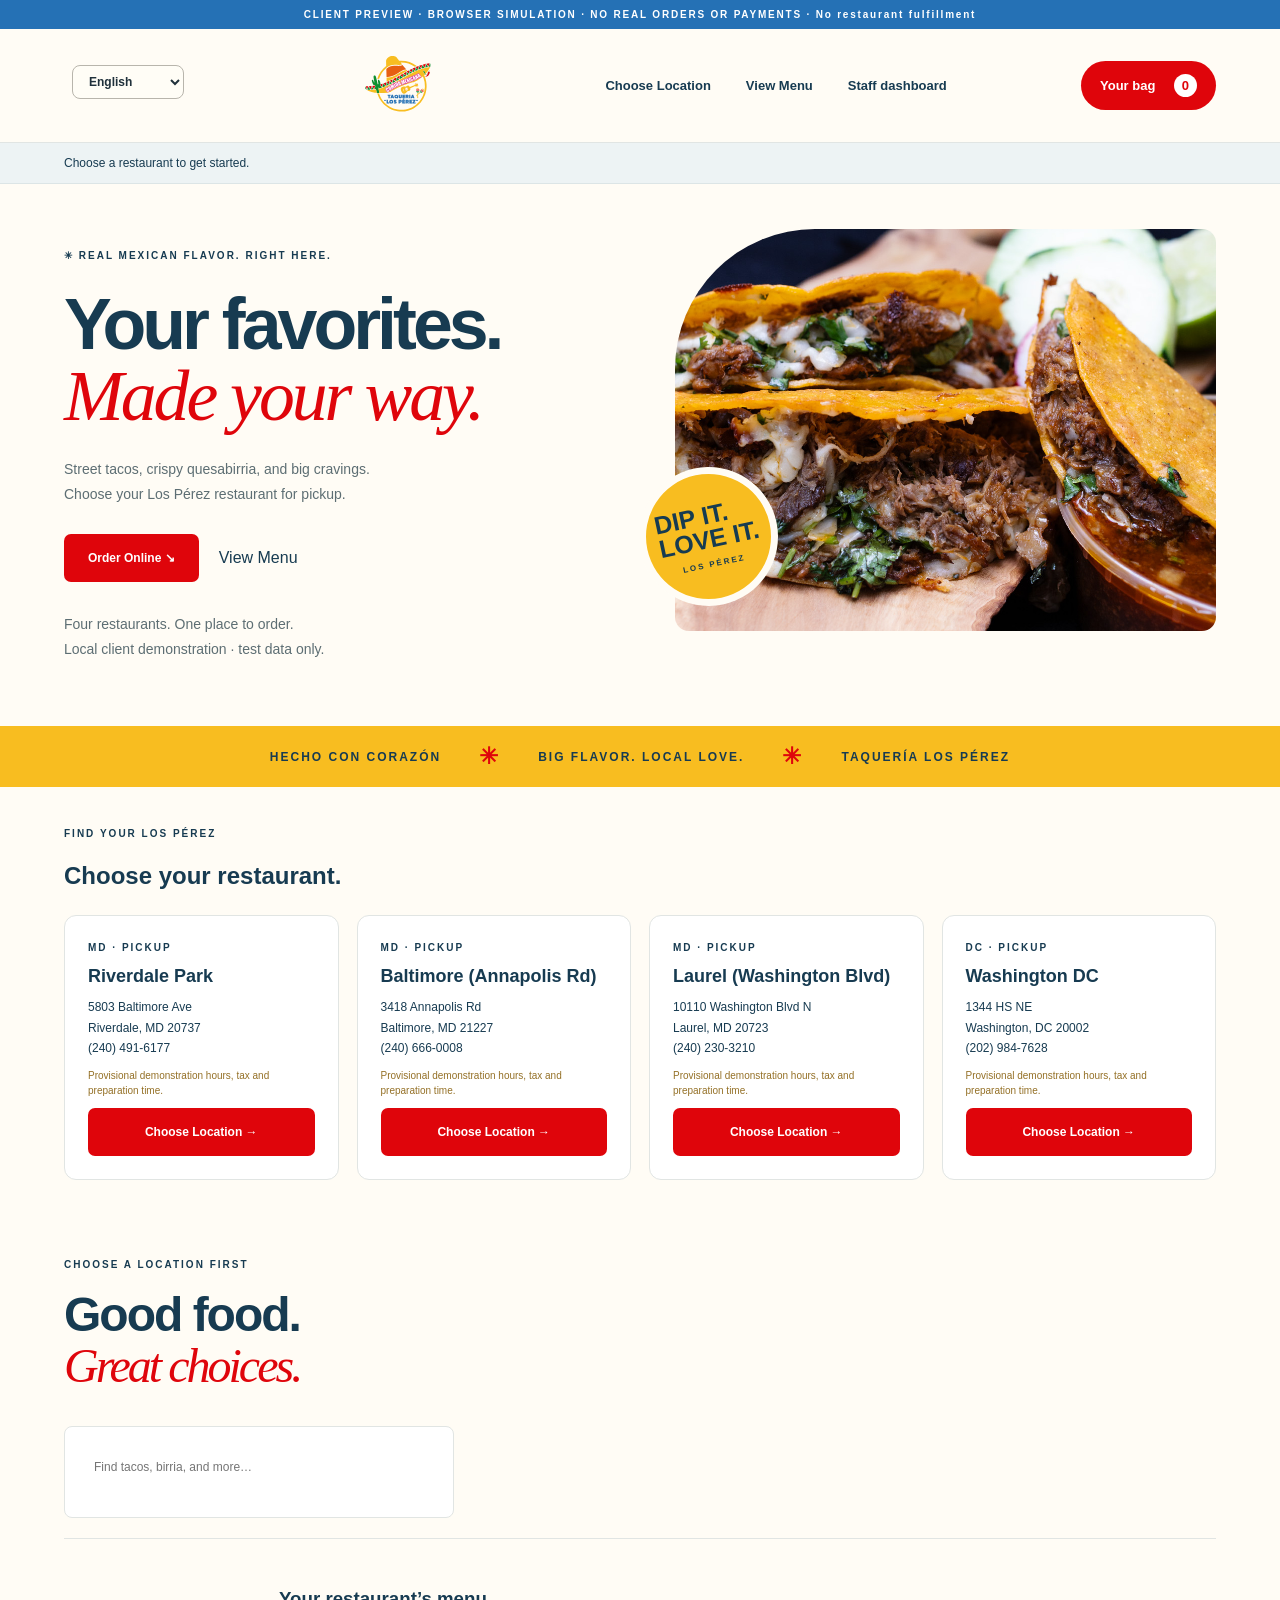
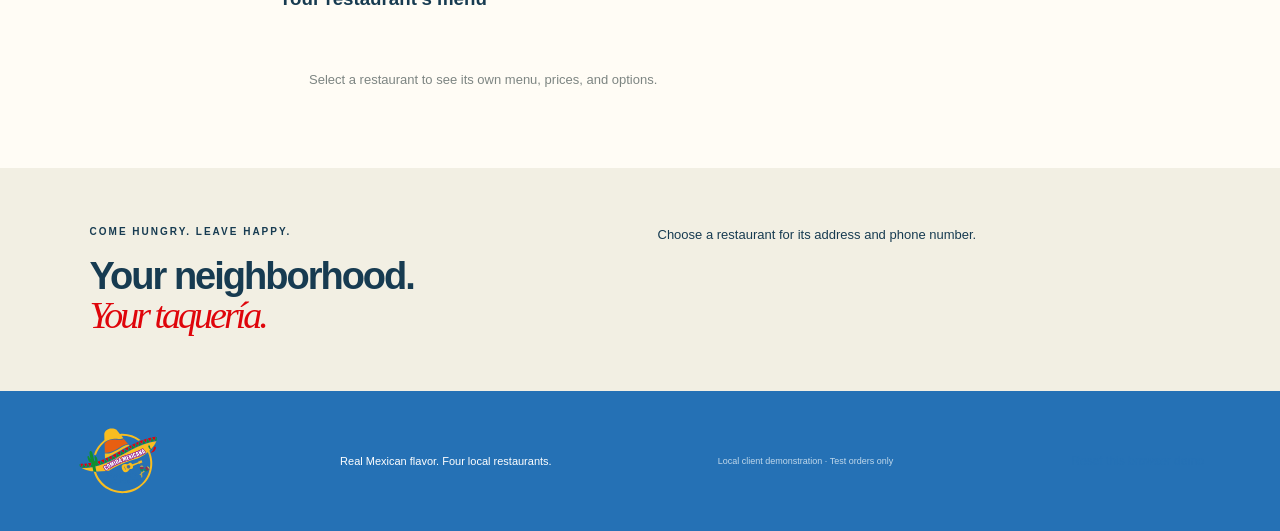
==== index.html @ bd3ad30a "Update client preview with four locations, bilingual pages and browser demo management" ====
<!doctype html><html lang="en"><head><meta charset="utf-8"><meta name="viewport" content="width=device-width,initial-scale=1"><meta name="csrf-token" content="static-demo"><meta name="robots" content="noindex,nofollow"><title>Taquería Los Pérez · Order Local</title><link rel="stylesheet" href="demo/demo.css"><link rel="stylesheet" href="ordering.css"></head><body>
<div class="demo-ribbon">CLIENT PREVIEW · BROWSER SIMULATION · NO REAL ORDERS OR PAYMENTS · No restaurant fulfillment</div>
<header><a class="brand" href="./"><img src="demo/assets/logo-dark.svg" alt="Taquería Los Pérez"></a><nav><a href="./#locations">Choose Location</a><a href="./#menu">View Menu</a><a href="staff.html">Staff dashboard</a></nav><button class="cart-trigger" id="bag-button">Your bag <b id="bag-count">0</b></button></header>
<div id="selected-bar" class="selected-bar">Choose a restaurant to get started.</div><div id="error-banner" role="alert" hidden></div>
<main><section class="hero"><div class="hero-copy"><div class="eyebrow">✳ REAL MEXICAN FLAVOR. RIGHT HERE.</div><h1>Your favorites.<br><em>Made your way.</em></h1><p>Street tacos, crispy quesabirria, and big cravings.<br>Choose your Los Pérez restaurant for pickup.</p><div class="hero-actions"><a class="primary" href="#locations">Order Online ↘</a><a href="#menu">View Menu</a></div><p class="small-note">Four restaurants. One place to order.<br>Local client demonstration · test data only.</p></div><div class="hero-photo"><img src="demo/assets/birria.jpg" alt="Quesabirria with consomé"><div class="photo-sticker">DIP IT.<br>LOVE IT.<span>LOS PÉREZ</span></div></div></section><div class="flavor-strip">HECHO CON CORAZÓN <b>✳</b> BIG FLAVOR. LOCAL LOVE. <b>✳</b> TAQUERÍA LOS PÉREZ</div>
<section class="menu-section" id="locations"><div class="eyebrow">FIND YOUR LOS PÉREZ</div><h2>Choose your restaurant.</h2><div class="location-grid" id="location-grid"></div></section>
<section class="menu-section" id="menu"><div class="menu-heading"><div><div class="eyebrow" id="menu-eyebrow">CHOOSE A LOCATION FIRST</div><h2 id="menu-title">Good food.<br><em>Great choices.</em></h2></div><p class="muted" id="menu-context"></p></div><div class="menu-tools"><label class="search"><input type="search" id="search" placeholder="Find tacos, birria, and more…" aria-label="Search menu"></label><span id="result-count"></span></div><div class="menu-layout"><aside class="categories" id="categories"></aside><div><h3 id="category-title">Your restaurant’s menu</h3><div class="menu-grid" id="menu-grid"><p class="empty">Select a restaurant to see its own menu, prices, and options.</p></div></div></div></section><section class="visit"><div><div class="eyebrow">COME HUNGRY. LEAVE HAPPY.</div><h2>Your neighborhood.<br><em>Your taquería.</em></h2></div><div id="contact">Choose a restaurant for its address and phone number.</div></section></main>
<footer><img src="demo/assets/logo.svg" alt="Taquería Los Pérez"><p>Real Mexican flavor. Four local restaurants.</p><span>Local client demonstration · Test orders only</span></footer>
<dialog id="customize"><button class="icon close" data-close="customize" aria-label="Close customization">×</button><form id="customize-form"><div class="eyebrow">MAKE IT YOURS</div><h2 id="item-title"></h2><p id="item-description"></p><div id="option-groups"></div><label>Quantity<input name="quantity" type="number" min="1" max="20" value="1" required></label><p role="alert" id="customize-error"></p><button class="primary" id="customize-submit">Add to bag</button></form></dialog>
<dialog id="bag"><button class="icon close" data-close="bag" aria-label="Close bag">×</button><div class="eyebrow" id="cart-location"></div><h2>Your good-food bag.</h2><div id="cart-lines"></div><button class="primary" id="review-cart">Review checkout →</button><p role="alert" id="cart-error"></p><form id="checkout" hidden><div id="quote-summary"></div><label>Demo guest name<input name="name" required maxlength="70" value="Demo Guest"></label><label>Demo email<input name="email" type="email" required value="guest@example.invalid"></label><label>Demo phone<input name="phone" required minlength="7" maxlength="30" value="2025550100"></label><label>Pickup time<select name="pickup_at" id="pickup-time"><option value="">As soon as possible</option></select></label><label>Kitchen note<textarea name="note" maxlength="300"></textarea></label><div class="checkout-notice"><b>Test checkout only</b><p>No real orders or notifications. Use sample contact details. Weekly hours, preparation times, taxes and fees are provisional unless confirmed.</p></div><button class="primary" id="pay-button">Continue to local payment simulator</button><p id="checkout-error" role="alert"></p></form></dialog>
<dialog id="confirmation"><div class="eyebrow">YOUR TEST ORDER</div><h2 id="confirmation-title">Checking payment…</h2><div id="confirmation-body"></div><button class="primary" id="confirmation-refresh">Refresh payment status</button><button class="secondary" id="retry-payment" hidden>Retry checkout</button><button class="secondary" data-close="confirmation">Back to the menu</button></dialog><div id="toast" role="status" aria-live="polite"></div>
<script>window.LP={mode:"mock",staff:false,checkoutId:new URLSearchParams(location.search).get("checkout")};</script><script src="demo-adapter.js" defer></script><script src="ordering.js" defer></script><script src="language.js" defer></script></body></html>
---- demo/demo.css ----
:root{--blue:#2571b5;--red:#df050b;--yellow:#f8bd20;--green:#0f8f30;--ink:#173b51;--cream:#fffcf5;--line:#e1e5e3}*{box-sizing:border-box}html{scroll-behavior:smooth;scroll-padding-top:100px}body{margin:0;background:var(--cream);color:var(--ink);font-family:Arial,Helvetica,sans-serif}button,input,textarea{font:inherit}button,a,input,textarea{touch-action:manipulation}button,a{ -webkit-tap-highlight-color:transparent}button{cursor:pointer}a{color:inherit;text-decoration:none}button:focus-visible,a:focus-visible,input:focus-visible,textarea:focus-visible{outline:3px solid var(--blue);outline-offset:4px}.demo-ribbon{background:var(--blue);color:white;text-align:center;padding:9px 12px;font-size:10px;letter-spacing:1.8px;font-weight:800}.demo-ribbon span{font-weight:400;letter-spacing:.7px}header{display:flex;align-items:center;justify-content:space-between;gap:24px;padding:20px 5%;background:var(--cream);border-bottom:1px solid var(--line)}.brand img{width:145px;height:60px;object-fit:contain}nav{display:flex;gap:35px;align-items:center;font-size:13px;font-weight:bold}nav a:hover{color:var(--red)}.staff-link{font-size:11px;color:#66757b}.cart-trigger{background:var(--red);color:white;border:0;border-radius:30px;padding:13px 19px;font-size:13px;font-weight:700}.cart-trigger b{display:inline-grid;place-items:center;background:white;color:var(--red);border-radius:50%;height:23px;width:23px;margin-left:15px}.hero{display:grid;grid-template-columns:1fr 1fr;max-width:1500px;margin:auto;min-height:590px;padding:45px 5% 50px;gap:6%}.hero-copy{padding-top:18px}.eyebrow{font-size:10px;font-weight:800;letter-spacing:2px;line-height:1.7}.sun{font-size:24px;color:var(--red);vertical-align:middle;margin-right:7px}h1{font-size:clamp(48px,5.6vw,86px);line-height:.98;letter-spacing:-4px;margin:25px 0 22px;font-weight:900}h1 em,h2 em{color:var(--red);font-family:Georgia,serif;font-weight:500;letter-spacing:-3px}h1 em{line-height:1.05}.hero-copy>p{font-size:14px;line-height:1.8;color:#5d6e73}.primary{display:inline-flex;align-items:center;justify-content:center;gap:24px;background:var(--red);color:white;border:0;border-radius:7px;padding:17px 24px;font-size:12px;font-weight:800}.primary:hover{background:#b80409}.primary:disabled{background:#9aa3a5;cursor:default}.hero-actions{display:flex;align-items:center;gap:20px;margin:27px 0 30px}.small-note{font-size:11px;line-height:1.6;color:#718087}.location-pill{display:flex;gap:12px;align-items:center;padding-top:20px;border-top:1px solid var(--line);max-width:430px}.location-pill b{font-size:12px;display:block}.location-pill span:not(.pin):not(.provisional){display:block;font-size:10px;color:#6f7d81;margin-top:6px}.pin{font-size:27px;color:var(--blue)}.provisional{background:#f8ecd0;border:1px solid #e5d2a2;color:#7c5b18;padding:5px 8px;border-radius:20px;font-size:9px;white-space:nowrap;margin-left:auto}.hero-photo{position:relative;margin:0 0 15px;padding-bottom:30px}.hero-photo>img{width:100%;height:100%;max-height:540px;object-fit:cover;border-radius:140px 14px 14px 14px;display:block}.photo-sticker{position:absolute;bottom:62px;left:-29px;background:var(--yellow);border-radius:50%;width:125px;height:125px;display:flex;flex-direction:column;align-items:center;justify-content:center;transform:rotate(-12deg);font-size:25px;line-height:.95;font-weight:900;color:var(--ink);box-shadow:0 0 0 7px var(--cream)}.photo-sticker span{font-size:8px;letter-spacing:2px;margin-top:9px}.photo-caption{position:absolute;bottom:8px;right:4px;font-size:8px;letter-spacing:2px;color:#6e7d7f}.flavor-strip{display:flex;gap:38px;overflow:hidden;white-space:nowrap;justify-content:center;align-items:center;background:var(--yellow);padding:17px 0;color:var(--ink);font-size:12px;letter-spacing:2px;font-weight:900}.flavor-strip b{color:var(--red);font-size:23px}.menu-section{max-width:1500px;margin:0 auto;padding:70px 5%}.menu-heading{display:flex;justify-content:space-between;align-items:end}.menu-heading h2,.visit h2{font-size:48px;line-height:1.05;letter-spacing:-2px;margin:17px 0 0;font-weight:900}.menu-context{text-align:right;padding-bottom:5px}.pickup-toggle{font-size:11px;background:#eaf1e9;padding:12px 20px;border-radius:20px;color:#26713c;display:inline-block;font-weight:bold}.menu-context p{font-size:11px;line-height:1.7;color:#7b8485;margin-bottom:0}.menu-tools{display:flex;justify-content:space-between;align-items:center;border-bottom:1px solid var(--line);margin:35px 0 30px;padding-bottom:20px}.search{display:flex;gap:12px;align-items:center;background:white;border:1px solid var(--line);border-radius:8px;padding:12px 16px;width:390px;max-width:100%;font-size:13px}.search span{font-size:22px}.search input{border:0;background:none;outline:0;width:100%;font-size:12px}#result-count{font-size:10px;color:#77858a}.menu-layout{display:grid;grid-template-columns:180px 1fr;gap:35px}.categories{display:flex;flex-direction:column;gap:4px;align-self:start;position:sticky;top:20px;max-height:80vh;overflow:auto}.categories button{text-align:left;background:none;border:0;color:#687a7e;font-size:11px;padding:12px;border-radius:6px}.categories button.active{color:var(--red);background:#fbe9e2;font-weight:bold;border-left:3px solid var(--red)}.categories button:hover{color:var(--red)}.section-title{display:flex;justify-content:space-between;align-items:center;margin-bottom:20px}.section-title h3{font-size:23px;letter-spacing:-.6px;margin:0}.section-title span{font-size:10px;color:#7a8586}.menu-grid{display:grid;grid-template-columns:repeat(3,minmax(0,1fr));gap:22px}.menu-card{background:white;border:1px solid #e9e9e3;border-radius:12px;overflow:hidden;display:flex;flex-direction:column;transition:transform .2s,box-shadow .2s}.menu-card:hover{transform:translateY(-3px);box-shadow:0 10px 24px #173b510b}.food-image{width:100%;aspect-ratio:1.34;object-fit:cover;background:#f2eee2}.no-photo{display:grid;place-items:center;font-size:30px;color:#bfb09b;background:repeating-linear-gradient(45deg,#f6f2e8,#f6f2e8 8px,#f9f6ef 8px,#f9f6ef 16px)}.card-copy{padding:18px;display:flex;flex-direction:column;flex:1}.card-category{font-size:8px;color:var(--blue);letter-spacing:1.5px;font-weight:800;text-transform:uppercase}.card-copy h4{font-size:16px;margin:9px 0;color:var(--ink);letter-spacing:-.3px}.card-copy p{font-size:11px;line-height:1.65;color:#7a8588;margin:0 0 20px;display:-webkit-box;-webkit-line-clamp:3;-webkit-box-orient:vertical;overflow:hidden}.card-bottom{margin-top:auto;padding-top:14px;border-top:1px solid #f0f0e9;display:flex;align-items:center;justify-content:space-between}.price{font-size:14px;font-weight:800;color:var(--green)}.add{border:1px solid #eedbd0;background:#fff8f2;color:var(--red);font-weight:800;border-radius:50%;height:33px;width:33px;font-size:22px}.add:disabled{color:#9ba2a1;border-color:#e1e3df;cursor:default}.review-note{font-size:9px;color:#8c661d}.visit{padding:55px 7%;background:#f2efe3;display:grid;grid-template-columns:1fr 1fr;gap:35px}.visit h2{font-size:38px}.visit h3{font-size:17px}.visit p{font-size:13px;line-height:1.7}.muted{color:#7b8585;font-size:11px!important}footer{padding:35px 5%;background:var(--blue);color:white;display:flex;justify-content:space-between;align-items:center;gap:25px}footer img{width:110px;height:70px;object-fit:contain}footer p{font-size:11px}footer>span{font-size:9px;color:#c0d8eb}.overlay{position:fixed;inset:0;background:#09293c88;z-index:20;display:flex;justify-content:end}.overlay[hidden]{display:none}.cart-panel{background:var(--cream);width:470px;max-width:100%;height:100%;overflow:auto;padding:30px}.drawer-head{display:flex;justify-content:space-between;align-items:start}.drawer-head h2{font-size:26px;letter-spacing:-1px}.icon{border:0;background:transparent;font-size:30px;color:var(--ink);padding:0 8px}.cart-row{display:flex;justify-content:space-between;gap:20px;border-bottom:1px solid var(--line);padding:20px 0}.cart-row h4{margin:0 0 7px;font-size:13px}.cart-row span{font-size:12px}.qty{display:flex;gap:10px;align-items:center;margin-top:10px}.qty button{border:1px solid var(--line);background:white;width:30px;height:30px;border-radius:5px}.totals{margin:22px 0}.totals>div{display:flex;justify-content:space-between}.totals p,.checkout-notice p{font-size:11px;line-height:1.6;color:#758184}label{display:block;font-size:12px;font-weight:bold}label input,textarea{display:block;width:100%;padding:13px;border:1px solid #d6dedc;background:white;border-radius:6px;margin:8px 0 18px;font-weight:400}textarea{height:75px;resize:vertical}.checkout-notice{background:#f4ecd7;padding:15px;margin-bottom:20px;border-radius:8px;font-size:12px}.checkout-notice p{margin-bottom:0}#submit-order{width:100%}#checkout-error,#login-error{font-size:12px;color:var(--red)}dialog{border:0;border-radius:18px;padding:40px;text-align:center;max-width:470px;width:90%;color:var(--ink);background:var(--cream)}dialog::backdrop{background:#102e43a6}dialog>.icon{position:absolute;right:15px;top:10px}dialog h2{font-family:Georgia,serif;font-size:32px}dialog p{font-size:13px;line-height:1.7}dialog .primary{margin:15px 0;width:100%}.success-mark{width:60px;height:60px;border-radius:50%;background:#e5f1e3;color:var(--green);font-size:35px;margin:0 auto 25px;display:grid;place-items:center}.secondary{border:0;background:transparent;color:var(--blue);font-size:12px;padding:12px}#toast{position:fixed;bottom:25px;left:50%;transform:translateX(-50%);background:var(--ink);color:white;border-radius:30px;padding:13px 22px;font-size:12px;z-index:30;opacity:0;pointer-events:none;transition:opacity .2s}#toast.show{opacity:1}.staff-main{padding:45px 5%;min-height:70vh}.staff-main h1{font-size:55px}.staff-main>p{font-size:13px;color:#7a8588}.login-card{max-width:400px;padding:25px;background:white;border:1px solid var(--line);border-radius:12px;margin:30px 0}.login-card h2{font-size:21px}.board-toolbar{display:flex;gap:12px;align-items:center;flex-wrap:wrap;margin:35px 0 25px;font-size:12px}.board-toolbar>span{margin-right:auto}.board-toolbar button{border:1px solid var(--line);border-radius:6px;padding:12px;background:white;font-size:12px}.board{display:grid;grid-template-columns:repeat(3,1fr);gap:20px}.board-column{background:#efeee7;padding:15px;border-radius:10px;min-height:180px}.board-column h2{font-size:16px;text-transform:capitalize}.order-card{padding:20px;background:white;border-radius:8px;margin:15px 0;border-top:4px solid var(--yellow)}.order-card h3{margin:0;font-size:20px}.order-card ul{padding-left:20px;font-size:13px;line-height:1.8}.order-card p{font-size:12px;line-height:1.5;overflow-wrap:anywhere}.order-card button{width:100%;border:0;background:var(--blue);color:white;padding:15px;border-radius:6px;font-size:12px;font-weight:800}.order-card .cancel{background:none;color:#9b3c31;padding:12px}.order-meta{font-size:10px;color:#788488;margin-top:7px}.empty{padding:30px;color:#7d8582;font-size:13px;grid-column:1/-1}
@media(min-width:1500px){.hero{min-height:680px}.hero-photo>img{max-height:620px}}@media(max-width:1050px){.menu-grid{grid-template-columns:repeat(2,minmax(0,1fr))}.hero{gap:4%;min-height:530px}h1{font-size:62px}.hero-photo>img{border-radius:90px 12px 12px 12px}.menu-layout{grid-template-columns:155px 1fr;gap:22px}.photo-sticker{width:100px;height:100px;font-size:21px}.board{gap:10px}.order-card{padding:13px}}@media(max-width:700px){.demo-ribbon{font-size:8px;letter-spacing:1px}.demo-ribbon span{letter-spacing:0}header{padding:14px 5%;gap:12px}.brand img{width:100px;height:44px}nav{gap:15px}nav>a:not(.staff-link){display:none}.cart-trigger{font-size:11px;padding:10px 12px}.cart-trigger b{margin-left:8px}.hero{grid-template-columns:1fr;padding:25px 6% 30px;gap:32px}.hero-copy{padding:0}h1{font-size:60px;letter-spacing:-3px;margin:18px 0}.eyebrow{font-size:8px;letter-spacing:1.5px}.hero-copy>p{font-size:13px}.hero-actions{margin:22px 0}.hero-photo{height:340px;margin-left:20px;margin-right:0}.hero-photo>img{border-radius:90px 12px 12px 12px}.photo-sticker{bottom:45px;left:-20px}.flavor-strip{font-size:10px;padding:11px 0;gap:22px}.menu-section{padding:40px 5%}.menu-heading{display:block}.menu-heading h2{font-size:43px}.menu-context{text-align:left;margin-top:20px}.menu-context p{display:none}.menu-tools{margin:22px 0 15px}.search{width:100%}#result-count{display:none}.menu-layout{display:flex;flex-direction:column;gap:25px}.categories{flex-direction:row;max-height:none;width:100%;position:static;gap:6px;overflow:auto;padding-bottom:8px}.categories button{white-space:nowrap;background:white;border:1px solid var(--line);padding:10px 14px}.categories button.active{border:1px solid var(--red)}.section-title span{display:none}.menu-grid{gap:12px}.card-copy{padding:13px}.card-copy h4{font-size:14px}.card-copy p{font-size:10px;margin-bottom:12px;-webkit-line-clamp:2}.card-category{font-size:7px}.food-image{aspect-ratio:1.2}.price{font-size:12px}.visit{grid-template-columns:1fr;padding:35px 6%;gap:15px}.visit h2{font-size:34px}footer{flex-wrap:wrap;gap:8px}footer p{max-width:180px;line-height:1.6}footer>span{width:100%;text-align:center;margin-top:15px}.cart-panel{padding:24px}.board{grid-template-columns:1fr}.staff-main h1{font-size:45px}.photo-caption{font-size:7px;letter-spacing:1px}}@media(prefers-reduced-motion:reduce){*{scroll-behavior:auto!important;transition:none!important}}
---- ordering.css ----
[hidden]{display:none!important}.selected-bar{background:#edf3f4;padding:13px 5%;font-size:12px;position:sticky;top:0;z-index:5;border-bottom:1px solid #dce5e6}.selected-bar strong{color:var(--blue)}#error-banner{background:#fff0e5;color:#a23a16;padding:16px 5%;font-size:13px}.location-grid{display:grid;grid-template-columns:repeat(4,1fr);gap:18px;margin-top:25px}.location-card{padding:23px;background:white;border:1px solid var(--line);border-radius:12px;display:flex;flex-direction:column;gap:10px}.location-card.active{border:2px solid var(--red);background:#fff8f1}.location-card h3{font-size:18px;margin:0}.location-card p{font-size:12px;line-height:1.7;margin:0}.location-card button{margin-top:auto}.location-card small{color:#947026;font-size:10px;line-height:1.5}.menu-section{padding-top:38px;padding-bottom:38px}.menu-card .add{width:auto;border-radius:6px;padding:8px 12px;height:auto;font-size:11px}.menu-card p{min-height:24px}dialog{width:560px;max-width:94%;max-height:90vh;text-align:left;overflow:auto;padding:30px}dialog .close{position:absolute;right:12px;top:10px}dialog h2{font-size:28px;font-family:Georgia,serif}dialog fieldset{border:1px solid var(--line);border-radius:9px;margin:18px 0;padding:17px}dialog legend{font-size:13px;font-weight:bold}dialog legend small{display:block;font-weight:normal;color:#758182;font-size:10px;margin-top:5px}dialog fieldset label{display:flex;align-items:center;gap:9px;font-size:12px;font-weight:normal;padding:8px 0}dialog input[type=checkbox],dialog input[type=radio]{display:inline-block;width:19px;height:19px;margin:0;accent-color:var(--red)}.option-price{margin-left:auto;color:var(--green)}select{font:inherit;display:block;padding:12px;border:1px solid var(--line);border-radius:6px;max-width:100%;margin:8px 0 15px;background:white}.cart-row{align-items:start}.cart-row .secondary{padding:4px}.line-options{font-size:10px;line-height:1.6;color:#718087;max-width:290px}#quote-summary{background:#eef3e9;padding:18px;border-radius:8px;font-size:13px;margin:20px 0}#quote-summary>div{display:flex;justify-content:space-between;margin:9px 0}.management{background:#f2efe3;border-radius:12px;padding:25px;margin:25px 0}.management>label,.management #admin-settings>label{display:inline-block;vertical-align:top;margin-right:20px;margin-bottom:15px}.management input[type=checkbox]{display:inline;width:18px;height:18px;margin:0 5px 0 0;vertical-align:middle}.management input[type=number]{width:120px}.management textarea{width:450px;max-width:100%;height:100px;font-family:monospace;font-size:11px}.management p{font-size:12px;color:#77827f}.management button{display:block}.board-toolbar select{margin:5px}.manage-row{padding:12px 0;border-bottom:1px solid var(--line);display:flex;align-items:center;gap:14px;font-size:13px}.manage-row b{margin-right:auto}.manage-row input{width:90px;padding:10px;border:1px solid var(--line);border-radius:5px}.manage-row button{padding:12px;border:1px solid var(--line);background:white;border-radius:6px}.order-card small{color:var(--green)}.order-card li span{display:block;color:#788780;font-size:10px}.mock-card{max-width:600px;margin:50px auto;padding:35px;background:white;border:1px solid var(--line);border-radius:18px}.mock-card h1{font-size:50px}.mock-card p{font-size:13px;line-height:1.7;overflow-wrap:anywhere}.mock-card form{display:flex;flex-direction:column;gap:12px;margin:24px 0}.mock-card a{font-size:12px;color:var(--blue)}details{padding:20px;border:1px solid var(--line);border-radius:10px;margin:20px 0}summary{font-weight:bold;cursor:pointer}.confirmation-lines{padding-left:18px;font-size:13px;line-height:1.8}#contact{font-size:13px;line-height:1.8}#staff-location{min-width:180px}.status-pill{display:inline-block;border-radius:15px;padding:5px 10px;background:#e6f2e8;color:#1a7138;font-size:10px}.hero{min-height:490px}.hero-photo>img{max-height:490px}
@media(max-width:1000px){.location-grid{grid-template-columns:repeat(2,1fr)}nav{gap:16px}}@media(max-width:700px){.location-grid{grid-template-columns:1fr 1fr;gap:10px}.location-card{padding:16px}.location-card h3{font-size:15px}.location-card .primary{padding:12px;font-size:10px}.location-card p{font-size:10px}.selected-bar{font-size:10px}nav>a:last-child{display:inline!important;font-size:10px}.management{padding:18px}.management textarea{width:100%}.manage-row{flex-wrap:wrap}.mock-card{margin:25px 12px;padding:25px}.mock-card h1{font-size:44px}.hero{gap:20px}.hero-photo{height:310px}}

#menu-management{margin-top:2rem}#new-item{max-width:520px;width:calc(100% - 32px);border:0;border-radius:16px;padding:24px}#new-item label{display:block;margin:14px 0}#new-item input:not([type=checkbox]),#new-item textarea{display:block;width:100%;box-sizing:border-box;padding:12px}#new-item-error{color:#a11}

#edit-item{max-width:740px;width:calc(100% - 32px);max-height:90vh;overflow:auto;border:0;border-radius:16px;padding:24px;box-sizing:border-box}#edit-item label{display:block;margin:12px 0}#edit-item input:not([type=checkbox]),#edit-item textarea{display:block;width:100%;padding:10px;box-sizing:border-box}#edit-item textarea{min-height:90px}#edit-item fieldset{margin:18px 0;border:1px solid #ccc;border-radius:10px;padding:16px}.selection-limits,.editor-option{display:flex;gap:12px;align-items:end;flex-wrap:wrap}.editor-option{border-top:1px solid #ddd;padding:10px 0}.editor-option label{flex:1;min-width:120px}#edit-item-error{color:#a11}#edit-photo-preview{object-fit:cover;border-radius:8px}

.hours-day{border:1px solid #ddd;border-radius:10px;padding:14px;margin:12px 0}.hours-day legend{font-weight:700}.hours-window{display:flex;gap:12px;align-items:center;flex-wrap:wrap}.hours-window label{flex:1;min-width:140px}.hours-window select{display:block;width:100%;padding:10px}.closed-label{display:block;margin-bottom:10px}#weekly-hours{max-width:760px}

.language-control{display:inline-flex;align-items:center;flex-shrink:0;padding:8px}.language-control select{font:inherit;border:1px solid #b8b5ac;background:#fffdf6;color:#20313b;border-radius:8px;padding:8px 12px;min-width:112px}header{flex-wrap:wrap}@media(max-width:600px){header .language-control{order:2}header nav{flex-wrap:wrap;gap:12px}}
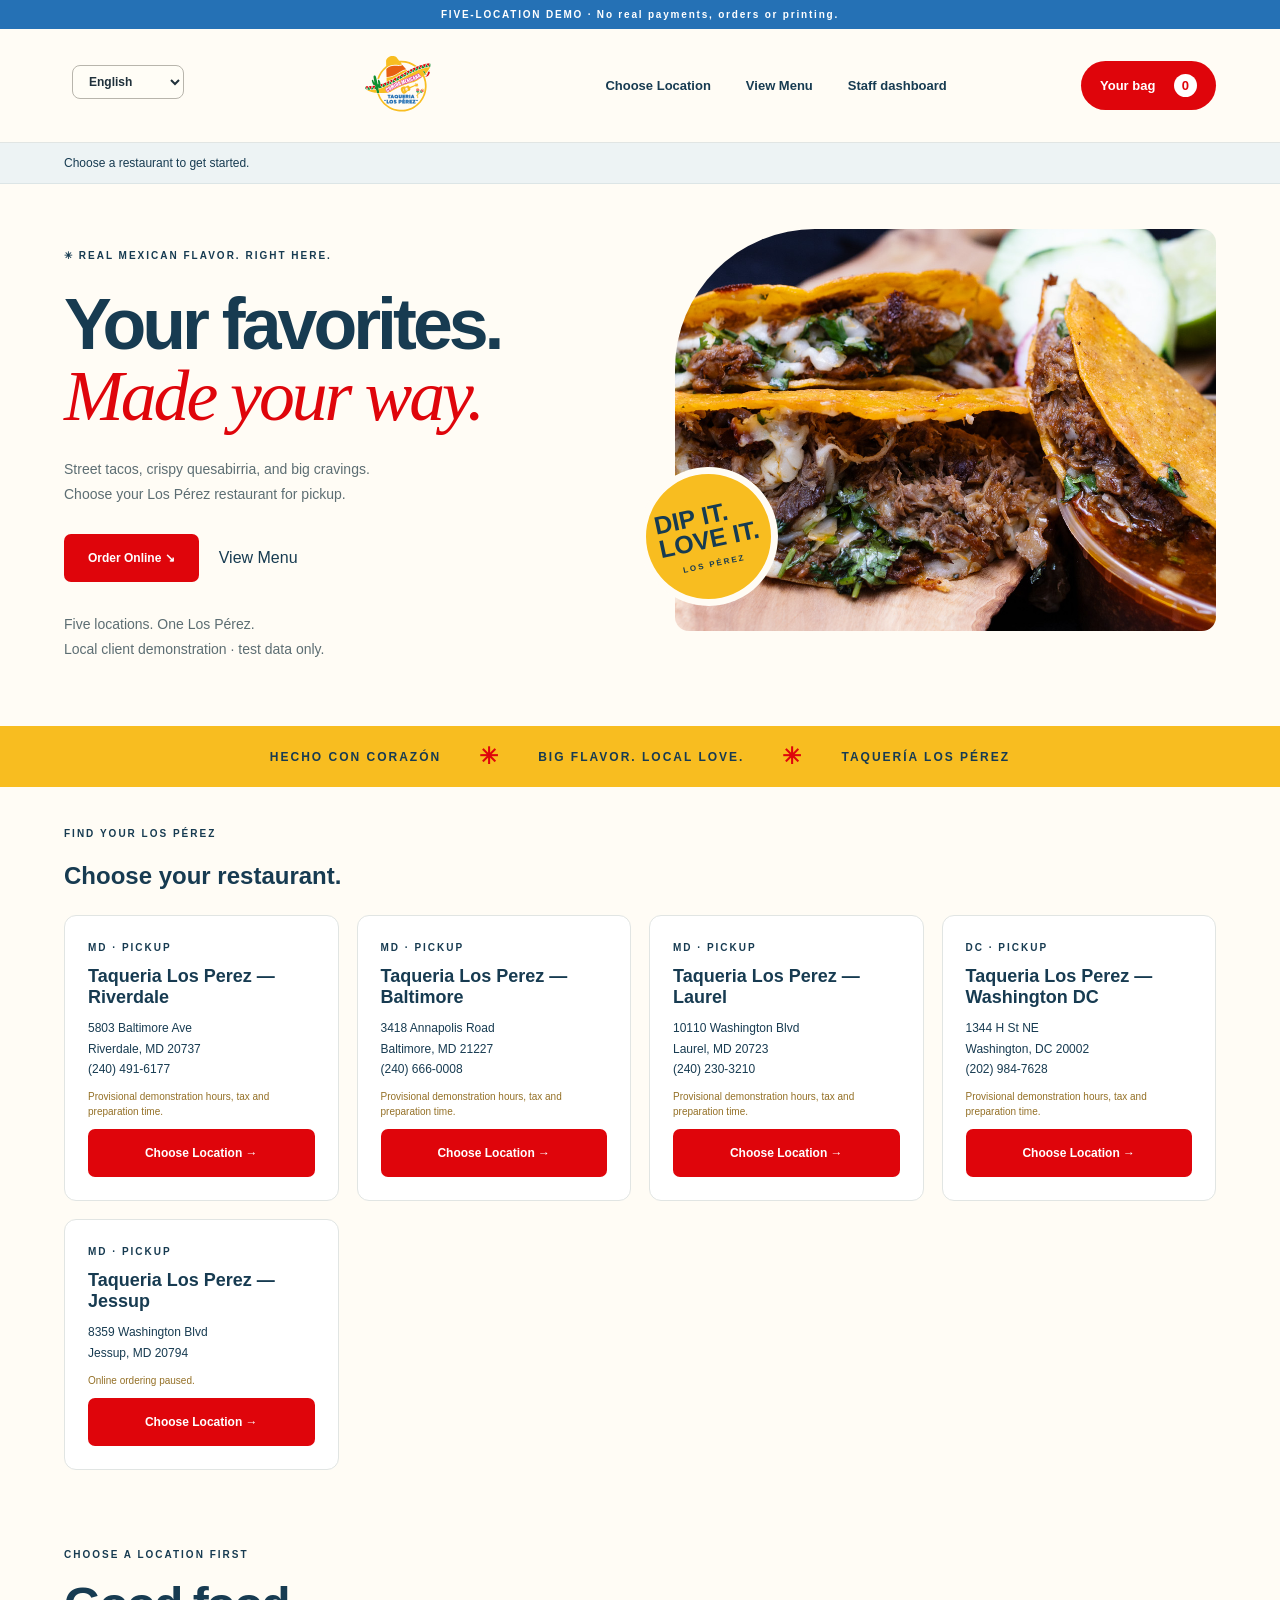
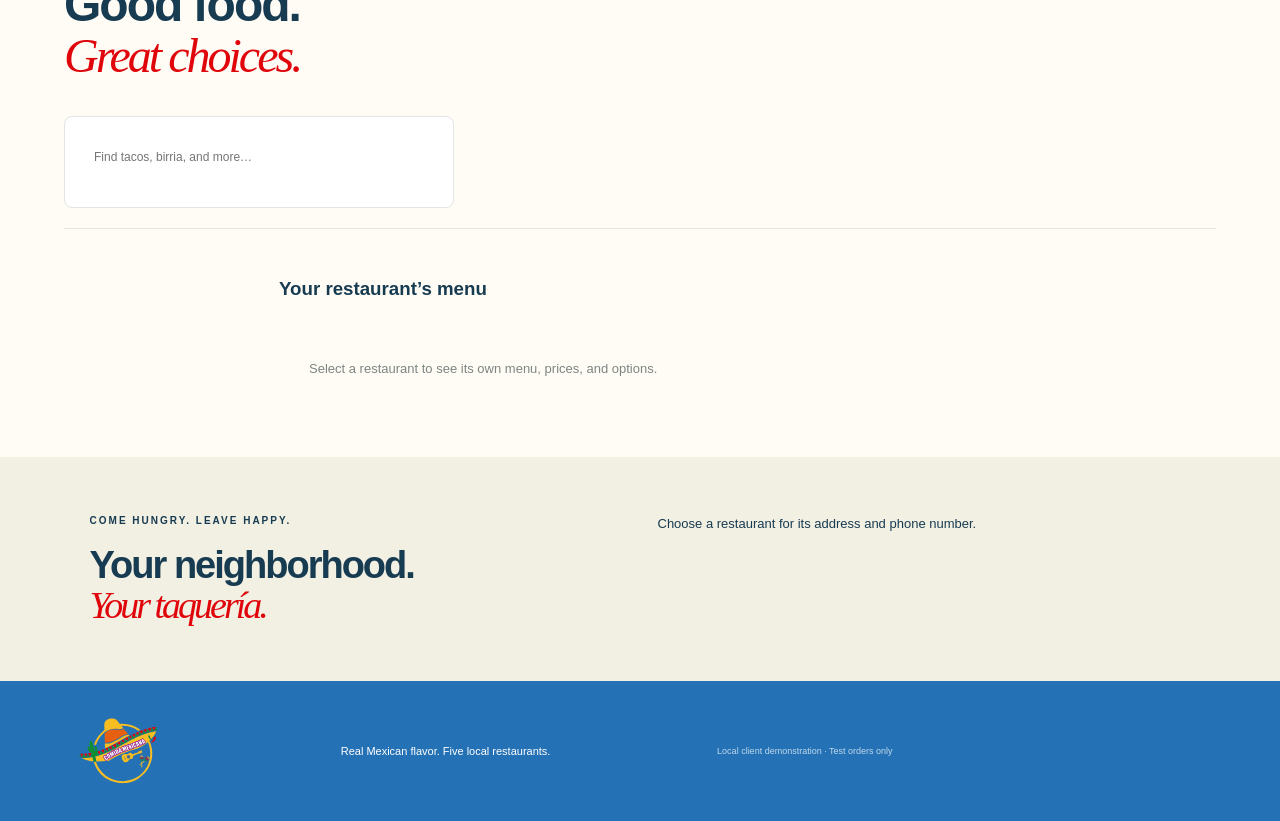
==== commit 2252be35: "Publish five-location bilingual demo with live ordering disabled" ====
--- a/index.html
+++ b/index.html
@@ -1,12 +1,12 @@
-<!doctype html><html lang="en"><head><meta charset="utf-8"><meta name="viewport" content="width=device-width,initial-scale=1"><meta name="csrf-token" content="static-demo"><meta name="robots" content="noindex,nofollow"><title>Taquería Los Pérez · Order Local</title><link rel="stylesheet" href="demo/demo.css"><link rel="stylesheet" href="ordering.css"></head><body>
+<!doctype html><html lang="en"><head><meta charset="utf-8"><meta name="viewport" content="width=device-width,initial-scale=1"><meta name="csrf-token" content="static-demo"><meta name="robots" content="noindex,nofollow"><title>Taquería Los Pérez · Order Local</title><link rel="stylesheet" href="demo/demo.css"><link rel="stylesheet" href="ordering.css?v=five-20261023"></head><body>
 <div class="demo-ribbon">CLIENT PREVIEW · BROWSER SIMULATION · NO REAL ORDERS OR PAYMENTS · No restaurant fulfillment</div>
 <header><a class="brand" href="./"><img src="demo/assets/logo-dark.svg" alt="Taquería Los Pérez"></a><nav><a href="./#locations">Choose Location</a><a href="./#menu">View Menu</a><a href="staff.html">Staff dashboard</a></nav><button class="cart-trigger" id="bag-button">Your bag <b id="bag-count">0</b></button></header>
 <div id="selected-bar" class="selected-bar">Choose a restaurant to get started.</div><div id="error-banner" role="alert" hidden></div>
-<main><section class="hero"><div class="hero-copy"><div class="eyebrow">✳ REAL MEXICAN FLAVOR. RIGHT HERE.</div><h1>Your favorites.<br><em>Made your way.</em></h1><p>Street tacos, crispy quesabirria, and big cravings.<br>Choose your Los Pérez restaurant for pickup.</p><div class="hero-actions"><a class="primary" href="#locations">Order Online ↘</a><a href="#menu">View Menu</a></div><p class="small-note">Four restaurants. One place to order.<br>Local client demonstration · test data only.</p></div><div class="hero-photo"><img src="demo/assets/birria.jpg" alt="Quesabirria with consomé"><div class="photo-sticker">DIP IT.<br>LOVE IT.<span>LOS PÉREZ</span></div></div></section><div class="flavor-strip">HECHO CON CORAZÓN <b>✳</b> BIG FLAVOR. LOCAL LOVE. <b>✳</b> TAQUERÍA LOS PÉREZ</div>
+<main><section class="hero"><div class="hero-copy"><div class="eyebrow">✳ REAL MEXICAN FLAVOR. RIGHT HERE.</div><h1>Your favorites.<br><em>Made your way.</em></h1><p>Street tacos, crispy quesabirria, and big cravings.<br>Choose your Los Pérez restaurant for pickup.</p><div class="hero-actions"><a class="primary" href="#locations">Order Online ↘</a><a href="#menu">View Menu</a></div><p class="small-note">Five locations. One Los Pérez.<br>Local client demonstration · test data only.</p></div><div class="hero-photo"><img src="demo/assets/birria.jpg" alt="Quesabirria with consomé"><div class="photo-sticker">DIP IT.<br>LOVE IT.<span>LOS PÉREZ</span></div></div></section><div class="flavor-strip">HECHO CON CORAZÓN <b>✳</b> BIG FLAVOR. LOCAL LOVE. <b>✳</b> TAQUERÍA LOS PÉREZ</div>
 <section class="menu-section" id="locations"><div class="eyebrow">FIND YOUR LOS PÉREZ</div><h2>Choose your restaurant.</h2><div class="location-grid" id="location-grid"></div></section>
 <section class="menu-section" id="menu"><div class="menu-heading"><div><div class="eyebrow" id="menu-eyebrow">CHOOSE A LOCATION FIRST</div><h2 id="menu-title">Good food.<br><em>Great choices.</em></h2></div><p class="muted" id="menu-context"></p></div><div class="menu-tools"><label class="search"><input type="search" id="search" placeholder="Find tacos, birria, and more…" aria-label="Search menu"></label><span id="result-count"></span></div><div class="menu-layout"><aside class="categories" id="categories"></aside><div><h3 id="category-title">Your restaurant’s menu</h3><div class="menu-grid" id="menu-grid"><p class="empty">Select a restaurant to see its own menu, prices, and options.</p></div></div></div></section><section class="visit"><div><div class="eyebrow">COME HUNGRY. LEAVE HAPPY.</div><h2>Your neighborhood.<br><em>Your taquería.</em></h2></div><div id="contact">Choose a restaurant for its address and phone number.</div></section></main>
-<footer><img src="demo/assets/logo.svg" alt="Taquería Los Pérez"><p>Real Mexican flavor. Four local restaurants.</p><span>Local client demonstration · Test orders only</span></footer>
+<footer><img src="demo/assets/logo.svg" alt="Taquería Los Pérez"><p>Real Mexican flavor. Five local restaurants.</p><span>Local client demonstration · Test orders only</span></footer>
 <dialog id="customize"><button class="icon close" data-close="customize" aria-label="Close customization">×</button><form id="customize-form"><div class="eyebrow">MAKE IT YOURS</div><h2 id="item-title"></h2><p id="item-description"></p><div id="option-groups"></div><label>Quantity<input name="quantity" type="number" min="1" max="20" value="1" required></label><p role="alert" id="customize-error"></p><button class="primary" id="customize-submit">Add to bag</button></form></dialog>
 <dialog id="bag"><button class="icon close" data-close="bag" aria-label="Close bag">×</button><div class="eyebrow" id="cart-location"></div><h2>Your good-food bag.</h2><div id="cart-lines"></div><button class="primary" id="review-cart">Review checkout →</button><p role="alert" id="cart-error"></p><form id="checkout" hidden><div id="quote-summary"></div><label>Demo guest name<input name="name" required maxlength="70" value="Demo Guest"></label><label>Demo email<input name="email" type="email" required value="guest@example.invalid"></label><label>Demo phone<input name="phone" required minlength="7" maxlength="30" value="2025550100"></label><label>Pickup time<select name="pickup_at" id="pickup-time"><option value="">As soon as possible</option></select></label><label>Kitchen note<textarea name="note" maxlength="300"></textarea></label><div class="checkout-notice"><b>Test checkout only</b><p>No real orders or notifications. Use sample contact details. Weekly hours, preparation times, taxes and fees are provisional unless confirmed.</p></div><button class="primary" id="pay-button">Continue to local payment simulator</button><p id="checkout-error" role="alert"></p></form></dialog>
 <dialog id="confirmation"><div class="eyebrow">YOUR TEST ORDER</div><h2 id="confirmation-title">Checking payment…</h2><div id="confirmation-body"></div><button class="primary" id="confirmation-refresh">Refresh payment status</button><button class="secondary" id="retry-payment" hidden>Retry checkout</button><button class="secondary" data-close="confirmation">Back to the menu</button></dialog><div id="toast" role="status" aria-live="polite"></div>
-<script>window.LP={mode:"mock",staff:false,checkoutId:new URLSearchParams(location.search).get("checkout")};</script><script src="demo-adapter.js" defer></script><script src="ordering.js" defer></script><script src="language.js" defer></script></body></html>
+<script>window.LP={mode:"mock",staff:false,checkoutId:new URLSearchParams(location.search).get("checkout")};</script><script src="demo-adapter.js?v=five-20261023" defer></script><script src="ordering-destinations.js" defer></script><script src="ordering.js?v=five-20261023" defer></script><script src="language.js?v=five-20261023" defer></script></body></html>
--- a/ordering.css
+++ b/ordering.css
@@ -8,3 +8,5 @@
 .hours-day{border:1px solid #ddd;border-radius:10px;padding:14px;margin:12px 0}.hours-day legend{font-weight:700}.hours-window{display:flex;gap:12px;align-items:center;flex-wrap:wrap}.hours-window label{flex:1;min-width:140px}.hours-window select{display:block;width:100%;padding:10px}.closed-label{display:block;margin-bottom:10px}#weekly-hours{max-width:760px}
 
 .language-control{display:inline-flex;align-items:center;flex-shrink:0;padding:8px}.language-control select{font:inherit;border:1px solid #b8b5ac;background:#fffdf6;color:#20313b;border-radius:8px;padding:8px 12px;min-width:112px}header{flex-wrap:wrap}@media(max-width:600px){header .language-control{order:2}header nav{flex-wrap:wrap;gap:12px}}
+
+.hosted-ordering-note{background:#fff4d8;border:2px solid #a16a17;padding:20px;border-radius:12px;margin-bottom:24px}.hosted-ordering-note p{font-size:14px;line-height:1.6}.location-card>a.primary{display:block;text-align:center}.menu-card a.add{display:inline-block;text-decoration:none}
